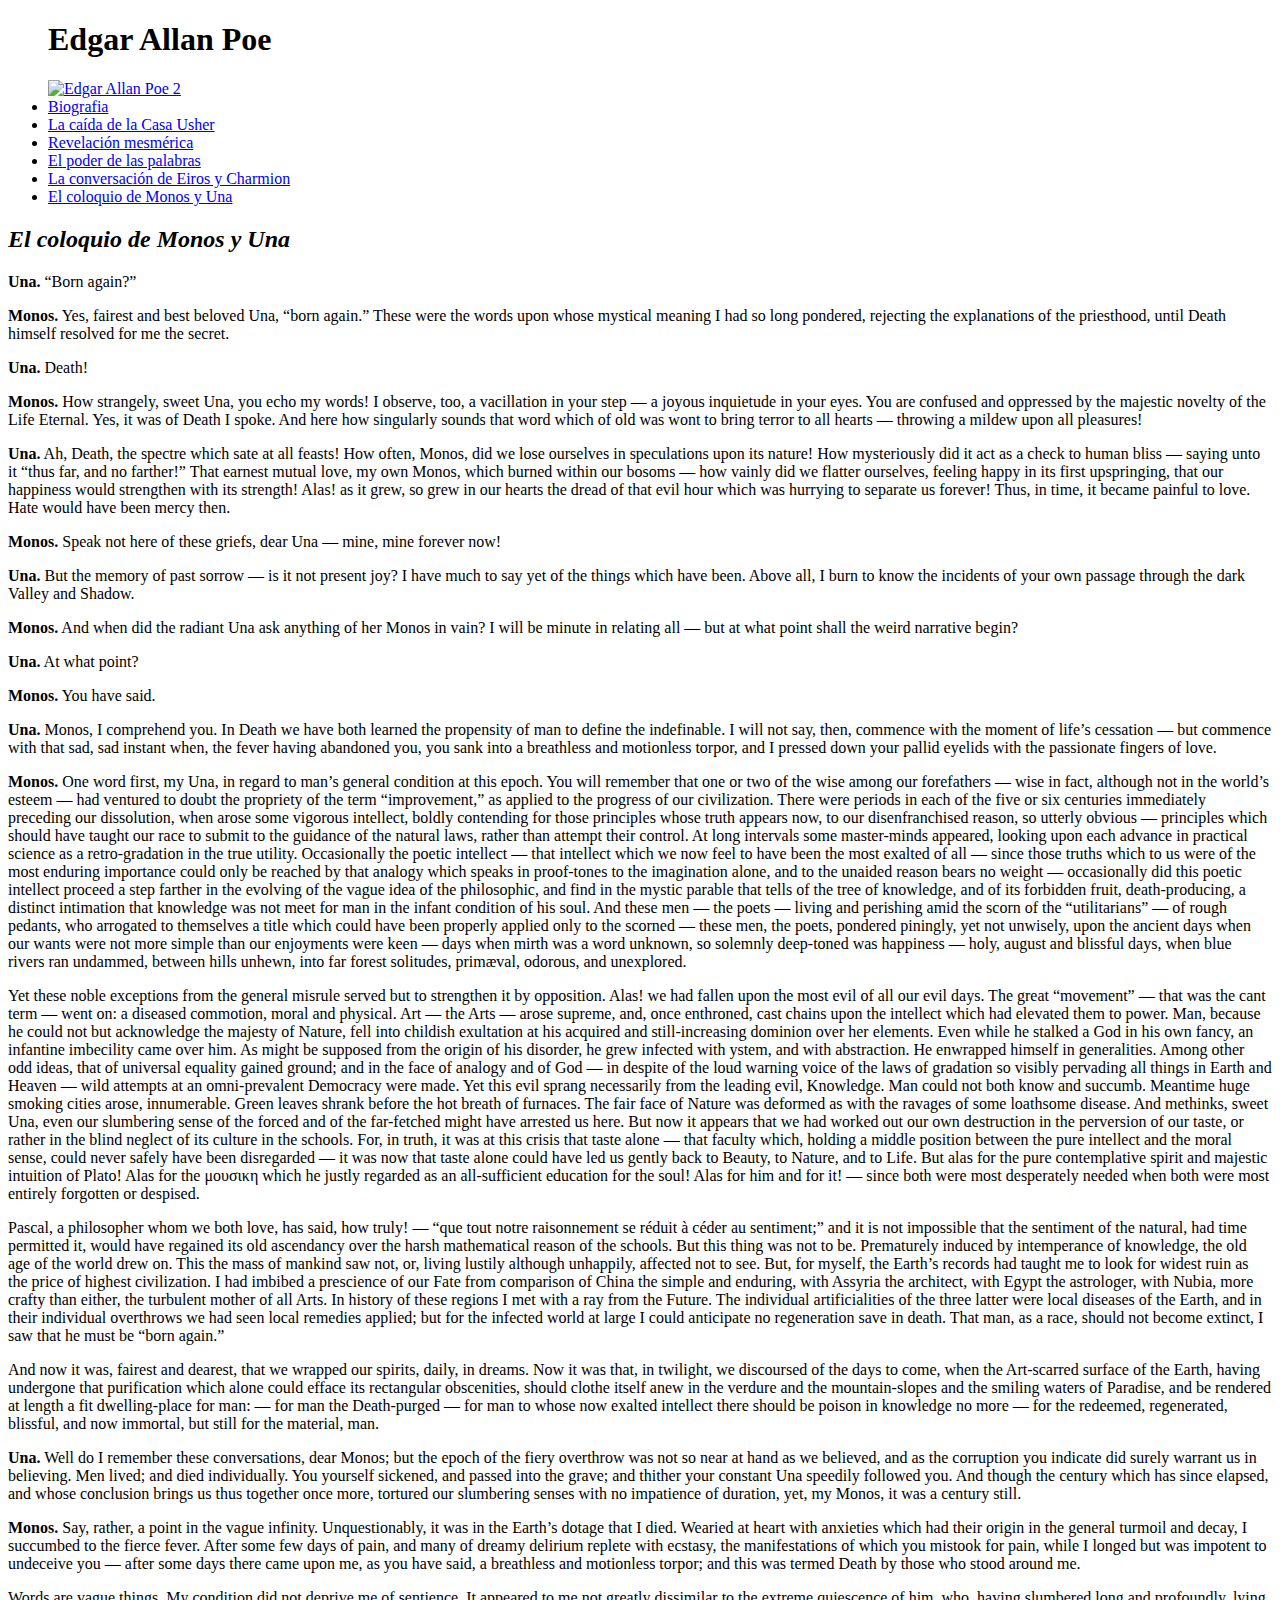
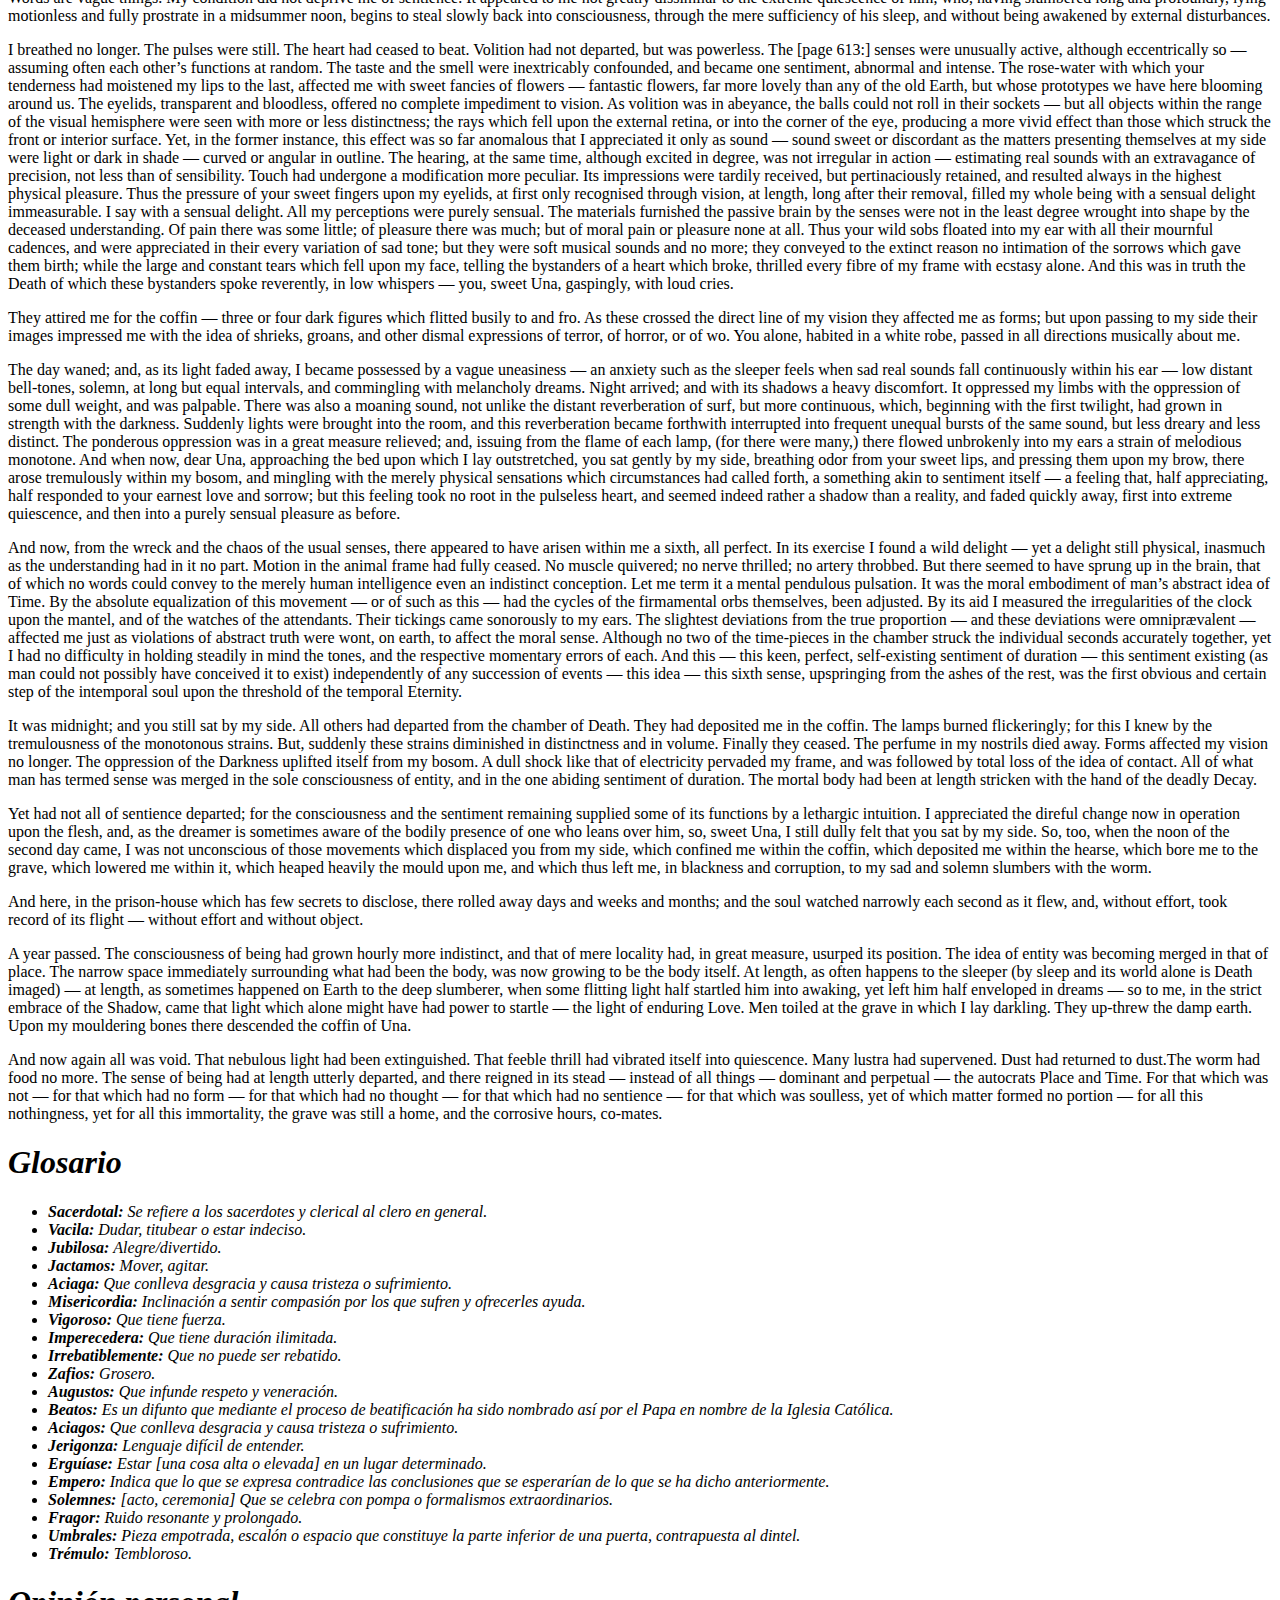
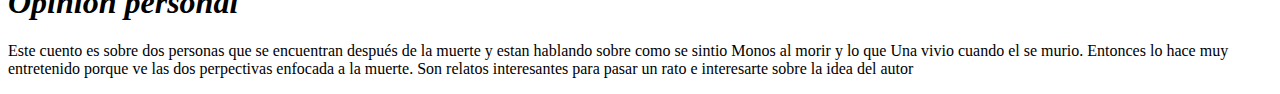
==== ElColoquioDeMonosyUna.html @ d052cd5f "Primer Sitio Web" ====
<!DOCTYPE html>
<html>

<head>

<meta charset="utf-8" />
<title>El coloquio de Monos y Una</title>


<link rel="icon" href="favicon.ico" type="image/x-icon" />
<link rel="stylesheet" href="CSS/normalize.css" type="text/css" />
<link rel="stylesheet" href="CSS/personalizacion.css" type="text/css" />


</head>
<body>
    <ul class="menu">
        <span class="titulo"><h1> Edgar Allan Poe</h1></span> 

        <a title="By Edwin H. Manchester [Public domain], via Wikimedia Commons" 
     href="https://commons.wikimedia.org/wiki/File:Edgar_Allan_Poe_2.jpg">
     <img class="imagenMenu"  alt="Edgar Allan Poe 2" 
     src="https://upload.wikimedia.org/wikipedia/commons/thumb/2/27/Edgar_Allan_Poe_2.jpg/256px-Edgar_Allan_Poe_2.jpg">
     </a>

     <li class="submenu"><a href="./index.html">Biografia</a></li>
     <li class="submenu"><a href="./LaCaidaDeLaCasaUsher.html">La caída de la Casa Usher</a></li>
     <li class="submenu"><a href="./RevelacionMesmerica.html">Revelación mesmérica</a></li>
     <li class="submenu"><a href="./ElPoderDeLasPalabras.html">El poder de las palabras</a></li>
     <li class="submenu"><a href="./LaConversacionDeEirosyCharmion.html">La conversación de Eiros y Charmion</a></li>
     <li class="submenu"><a class="active" href="#">El coloquio de Monos y Una</a></li>
    </ul>



     <div class="contenedor">

        <h2><em>El coloquio de Monos y Una</em></h2>
        
        <p>
                <strong>Una.</strong> “Born again?”
        </p>
        <p>
                <strong>Monos.</strong> Yes, fairest and best beloved Una, “born again.” These were the words upon whose 
            mystical meaning I had so long pondered, rejecting the explanations of the priesthood, 
            until Death himself resolved for me the secret.
        </p>
        <p>
                <strong>Una.</strong> Death!
        </p>
        <p>
                <strong>Monos.</strong> How strangely, sweet Una, you echo my words! I observe, too, a vacillation in your 
            step — a joyous inquietude in your eyes. You are confused and oppressed by the majestic 
            novelty of the Life Eternal. Yes, it was of Death I spoke. And here how singularly sounds 
            that word which of old was wont to bring terror to all hearts — throwing a mildew upon 
            all pleasures!
        </p>
        <p>
                <strong>Una.</strong> Ah, Death, the spectre which sate at all feasts! How often, Monos, did we lose 
            ourselves in speculations upon its nature! How mysteriously did it act as a check 
            to human bliss — saying unto it “thus far, and no farther!” That earnest mutual love, 
            my own Monos, which burned within our bosoms — how vainly did we flatter ourselves, 
            feeling happy in its first upspringing, that our happiness would strengthen with its 
            strength! Alas! as it grew, so grew in our hearts the dread of that evil hour which 
            was hurrying to separate us forever! Thus, in time, it became painful to love. Hate 
            would have been mercy then.
        </p>
        <p>
                <strong>Monos.</strong> Speak not here of these griefs, dear Una — mine, mine forever now!
        </p>
        <p>
                <strong>Una.</strong> But the memory of past sorrow — is it not present joy? I have much to say yet of 
            the things which have been. Above all, I burn to know the incidents of your own passage 
            through the dark Valley and Shadow.
        </p>
        <p>
                <strong>Monos.</strong> And when did the radiant Una ask anything of her Monos in vain? I will be minute 
            in relating all — but at what point shall the weird narrative begin?
        </p>
        <p>
                <strong>Una.</strong> At what point?
        </p>
        <p>
                <strong>Monos.</strong> You have said.
        </p>
        <p>
                <strong>Una.</strong> Monos, I comprehend you. In Death we have both learned the propensity of man to 
            define the indefinable. I will not say, then, commence with the moment of life’s cessation — 
            but commence with that sad, sad instant when, the fever having abandoned you, you sank 
            into a breathless and motionless torpor, and I pressed down your pallid eyelids with the 
            passionate fingers of love.
        </p>
        <p>
                <strong>Monos.</strong> One word first, my Una, in regard to man’s general condition at this epoch. You 
            will remember that one or two of the wise among our forefathers — wise in fact, although 
            not in the world’s esteem — had ventured to doubt the propriety of the term “improvement,” 
            as applied to the progress of our civilization. There were periods in each of the five or 
            six centuries immediately preceding our dissolution, when arose some vigorous intellect, 
            boldly contending for those principles whose truth appears now, to our disenfranchised 
            reason, so utterly obvious — principles which should have taught our race to submit to 
            the guidance of the natural laws, rather than attempt their control. At long intervals 
            some master-minds appeared, looking upon each advance in practical science as a 
            retro-gradation in the true utility. Occasionally the poetic intellect — that 
            intellect which we now feel to have been the most exalted of all — since those 
            truths which to us were of the most enduring importance could only be reached by 
            that analogy which speaks in proof-tones to the imagination alone, and to the unaided 
            reason bears no weight — occasionally did this poetic intellect proceed a step farther 
            in the evolving of the vague idea of the philosophic, and find in the mystic parable 
            that tells of the tree of knowledge, and of its forbidden fruit, death-producing, a 
            distinct intimation that knowledge was not meet for man in the infant condition of his 
            soul. And these men — the poets — living and perishing amid the scorn of the “utilitarians” 
            —  of rough pedants, who arrogated to themselves a title which could have been properly 
            applied only to the scorned — these men, the poets, pondered piningly, yet not unwisely, 
            upon the ancient days when our wants were not more simple than our enjoyments were keen — 
            days when mirth was a word unknown, so solemnly deep-toned  was happiness — holy, august 
            and blissful days, when blue rivers ran undammed, between hills unhewn, into far forest 
            solitudes, primæval, odorous, and unexplored.
        </p>
        <p>
            Yet these noble exceptions from the general misrule served but to strengthen it by 
            opposition. Alas! we had fallen upon the most evil of all our evil days. The great 
            “movement” — that was the cant term — went on: a diseased commotion, moral and physical. 
            Art — the Arts — arose supreme, and, once enthroned, cast chains upon the intellect which 
            had elevated them to power. Man, because he could not but acknowledge the majesty of Nature, 
            fell into childish exultation at his acquired and still-increasing dominion over her 
            elements. Even while he stalked a God in his own fancy, an infantine imbecility came 
            over him. As might be supposed from the origin of his disorder, he grew infected with 
            ystem, and with abstraction. He enwrapped himself in generalities. Among other odd 
            ideas, that of universal equality gained ground; and in the face of analogy and of 
            God — in despite of the loud warning voice of the laws of gradation so visibly 
            pervading all things in Earth and Heaven — wild attempts at an omni-prevalent 
            Democracy were made. Yet this evil sprang necessarily from the leading evil, 
            Knowledge. Man could not both know and succumb. Meantime huge smoking cities arose, 
            innumerable. Green leaves shrank before the hot breath of furnaces. The fair face of 
            Nature was deformed as with the ravages of some loathsome disease. And methinks, sweet 
            Una, even our slumbering sense of the forced and of the far-fetched might have arrested 
            us here. But now it appears that we had worked out our own destruction in the perversion 
            of our taste, or rather in the blind neglect of its culture in the schools. For, in truth, 
            it was at this crisis that taste alone — that faculty which, holding a middle position 
            between the pure intellect and the moral sense, could never safely have been disregarded — 
            it was now that taste alone could have led us gently back to Beauty, to Nature, and to Life. 
            But alas for the pure contemplative spirit and majestic intuition of Plato! Alas for the 
            μουσικη which he justly regarded as an all-sufficient education for the soul! Alas for 
            him and for it! — since both were most desperately needed when both were most entirely 
            forgotten or despised.
        </p>
        <p>
            Pascal, a philosopher whom we both love, has said, how truly! — “que tout notre 
            raisonnement se réduit à céder au sentiment;” and it is not impossible that the 
            sentiment of the natural, had time permitted it, would have regained its old ascendancy 
            over the harsh mathematical reason of the schools. But this thing was not to be. 
            Prematurely induced by intemperance of knowledge, the old age of the world drew on. 
            This the mass of mankind saw not, or, living lustily although unhappily, affected 
            not to see. But, for myself, the Earth’s records had taught me to look for widest 
            ruin as the price of highest civilization. I had imbibed a prescience of our Fate 
            from comparison of China the simple and enduring, with Assyria the architect, with 
            Egypt the astrologer, with Nubia, more crafty than either, the turbulent mother of 
            all Arts. In history of these regions I met with a ray from the Future. The individual 
            artificialities of the three latter were local diseases of the Earth, and in their 
            individual overthrows we had seen local remedies applied; but for the infected world 
            at large I could anticipate no regeneration save in death. That man, as a race, should 
            not become extinct, I saw that he must be “born again.”
        </p>
        <p>
            And now it was, fairest and dearest, that we wrapped our spirits, daily, in dreams. 
            Now it was that, in twilight, we discoursed of the days to come, when the Art-scarred 
            surface of the Earth,  having undergone that purification which alone could efface its 
            rectangular obscenities, should clothe itself anew in the verdure and the mountain-slopes 
            and the smiling waters of Paradise, and be rendered at length a fit dwelling-place for 
            man: — for man the Death-purged — for man to whose now exalted intellect there should 
            be poison in knowledge no more — for the redeemed, regenerated, blissful, and now 
            immortal, but still for the material, man.
        </p>
        <p>
                <strong>Una.</strong> Well do I remember these conversations, dear Monos; but the epoch of the fiery 
            overthrow was not so near at hand as we believed, and as the corruption you indicate 
            did surely warrant us in believing. Men lived; and died individually. You yourself 
            sickened, and passed into the grave; and thither your constant Una speedily followed 
            you. And though the century which has since elapsed, and whose conclusion brings us 
            thus together once more, tortured our slumbering senses with no impatience of duration, 
            yet, my Monos, it was a century still.
        </p>
        <p>
                <strong>Monos.</strong> Say, rather, a point in the vague infinity. Unquestionably, it was in the Earth’s 
            dotage that I died. Wearied at heart with anxieties which had their origin in the general 
            turmoil and decay, I succumbed to the fierce fever. After some few days of pain, and many 
            of dreamy delirium replete with ecstasy, the manifestations of which you mistook for pain, 
            while I longed but was impotent to undeceive you — after some days there came upon me, as 
            you have said, a breathless and motionless torpor; and this was termed Death by those who 
            stood around me.
        </p>
        <p>
            Words are vague things. My condition did not deprive me of sentience. It appeared to me not 
            greatly dissimilar to the extreme quiescence of him, who, having slumbered long and 
            profoundly, lying motionless and fully prostrate in a midsummer noon, begins to steal 
            slowly back into consciousness, through the mere sufficiency of his sleep, and without 
            being awakened by external disturbances.
        </p>
        <p>
            I breathed no longer. The pulses were still. The heart had ceased to beat. Volition had 
            not departed, but was powerless. The [page 613:] senses were unusually active, although 
            eccentrically so — assuming often each other’s functions at random. The taste and the 
            smell were inextricably confounded, and became one sentiment, abnormal and intense. 
            The rose-water with which your tenderness had moistened my lips to the last, affected 
            me with sweet fancies of flowers — fantastic flowers, far more lovely than any of the 
            old Earth, but whose prototypes we have here blooming around us. The eyelids, transparent 
            and bloodless, offered no complete impediment to vision. As volition was in abeyance, the 
            balls could not roll in their sockets — but all objects within the range of the visual 
            hemisphere were seen with more or less distinctness; the rays which fell upon the 
            external retina, or into the corner of the eye, producing a more vivid effect than 
            those which struck the front or interior surface. Yet, in the former instance, this 
            effect was so far anomalous that I appreciated it only as sound — sound sweet or 
            discordant as the matters presenting themselves at my side were light or dark in 
            shade — curved or angular in outline. The hearing, at the same time, although excited 
            in degree, was not irregular in action — estimating real sounds with an extravagance 
            of precision, not less than of sensibility. Touch had undergone a modification more 
            peculiar. Its impressions were tardily received, but pertinaciously retained, and 
            resulted always in the highest physical pleasure. Thus the pressure of your sweet fingers 
            upon my eyelids, at first only recognised through vision, at length, long after their 
            removal, filled my whole being with a sensual delight immeasurable. I say with a sensual 
            delight. All my perceptions were purely sensual. The materials furnished the passive brain 
            by the senses were not in the least degree wrought into shape by the deceased understanding. 
            Of pain there was some little; of pleasure there was much; but of moral pain or pleasure 
            none at all. Thus your wild sobs floated into my ear with all their mournful cadences, 
            and were appreciated in their every variation of sad tone; but they were soft musical 
            sounds and no more; they conveyed to the extinct reason no intimation of the sorrows 
            which gave them birth; while the large and constant tears which fell upon my face, 
            telling the bystanders of a heart which broke, thrilled every fibre of my frame with 
            ecstasy alone. And this was in truth the Death of which these bystanders spoke 
            reverently, in low whispers — you, sweet Una, gaspingly, with loud cries.
        </p>
        <p>
            They attired me for the coffin — three or four dark figures which flitted busily to and fro. 
            As these crossed the direct line of my vision they affected me as forms; but upon passing 
            to my side their images impressed me with the idea of shrieks, groans, and other dismal 
            expressions of terror, of horror, or of wo. You alone, habited in a white robe, passed 
            in all directions musically about me.
        </p>
        <p>
            The day waned; and, as its light faded away, I became possessed by a vague uneasiness — 
            an anxiety such as the sleeper feels when sad real sounds fall continuously within his 
            ear — low distant bell-tones, solemn, at long but equal intervals, and commingling with 
            melancholy dreams. Night arrived; and with its shadows a heavy discomfort. It oppressed 
            my limbs with the oppression of some dull weight, and was palpable. There was also a 
            moaning sound, not unlike the distant reverberation of surf, but more continuous, which, 
            beginning with the first twilight, had grown in strength with the darkness. Suddenly lights 
            were brought into the room, and this reverberation became forthwith interrupted into frequent 
            unequal bursts of the same sound, but less dreary and less distinct. The ponderous 
            oppression was in a great measure relieved; and, issuing from the flame of each lamp, 
            (for there were many,) there flowed unbrokenly into my ears a strain of melodious monotone. 
            And when now, dear Una, approaching the bed upon which I lay outstretched, you sat gently 
            by my side, breathing odor from your sweet lips, and pressing them upon my brow, there 
            arose tremulously within my bosom, and mingling with the merely physical sensations which 
            circumstances had called forth, a something akin to sentiment itself — a feeling that, half 
            appreciating, half responded to your earnest love and sorrow; but this feeling took no root 
            in the pulseless heart, and seemed indeed rather a shadow than a reality, and faded quickly 
            away, first into extreme quiescence, and then into a purely sensual pleasure as before.
        </p>
        <p>
            And now, from the wreck and the chaos of the usual senses, there appeared to have arisen 
            within me a sixth, all perfect. In its exercise I found a wild delight — yet a delight 
            still physical, inasmuch as the understanding had in it no part. Motion in the animal 
            frame had fully ceased. No muscle quivered; no nerve thrilled; no artery throbbed. But 
            there seemed to have sprung up in the brain, that of which no words could convey to the 
            merely human intelligence even an indistinct conception. Let me term it a mental 
            pendulous pulsation. It was the moral embodiment of man’s abstract idea of Time. By 
            the absolute equalization of this movement — or of such as this — had the cycles of 
            the firmamental orbs themselves, been adjusted. By its aid I measured the irregularities 
            of the clock upon the mantel, and of the watches of the attendants. Their tickings came 
            sonorously to my ears. The slightest deviations from the true proportion — and these 
            deviations were omniprævalent — affected me just as violations of abstract truth were 
            wont, on earth, to affect the moral sense. Although no two of the time-pieces in the 
            chamber struck the individual seconds accurately together, yet I had no difficulty in 
            holding steadily in mind the tones, and the respective momentary errors of each. And 
            this — this keen, perfect, self-existing sentiment of duration — this sentiment existing 
            (as man could not possibly have conceived it to exist) independently of any succession of 
            events — this idea — this sixth sense, upspringing from the ashes of the rest, was the 
            first obvious and certain step of the intemporal soul upon the threshold of the temporal 
            Eternity.
        </p>
        <p>
            It was midnight; and you still sat by my side. All others had departed from the chamber 
            of Death. They had deposited me in the coffin. The lamps burned flickeringly; for this 
            I knew by the tremulousness of the monotonous strains. But, suddenly these strains 
            diminished in distinctness and in volume. Finally they ceased. The perfume in my nostrils 
            died away. Forms affected my vision no longer. The oppression of the Darkness uplifted 
            itself from my bosom. A dull shock like that of electricity pervaded my frame, and was 
            followed by total loss of the idea of contact. All of what man has termed sense was 
            merged in the sole consciousness of entity, and in the one abiding sentiment of duration. 
            The mortal body had been at length stricken with the hand of the deadly Decay.
        </p>
        <p>
            Yet had not all of sentience departed; for the consciousness and the sentiment remaining 
            supplied some of its functions by a lethargic intuition. I appreciated the direful change 
            now in operation upon the flesh, and, as the dreamer is sometimes aware of the bodily 
            presence of one who leans over him, so, sweet Una, I still dully felt that you sat by my 
            side. So, too, when the noon of the second day came, I was not unconscious of those 
            movements which displaced you from my side, which confined me within the coffin, 
            which deposited me within the hearse, which bore me to the grave, which lowered me 
            within it, which heaped heavily the mould upon me, and which thus left me, in blackness 
            and corruption, to my sad and solemn slumbers with the worm.
        </p>
        <p>
            And here, in the prison-house which has few secrets to disclose, there rolled away days 
            and weeks and months; and the soul watched narrowly each second as it flew, and, without 
            effort, took record of its flight — without effort and without object.
        </p>
        <p>
            A year passed. The consciousness of being had grown hourly more indistinct, and that of 
            mere locality had, in great measure, usurped its position. The idea of entity was becoming 
            merged in that of place. The narrow space immediately surrounding what had been the body, 
            was now growing to be the body itself. At length, as often happens to the sleeper (by sleep 
            and its world alone is Death imaged) — at length, as sometimes happened on Earth to the deep 
            slumberer, when some flitting light half startled him into awaking, yet left him half 
            enveloped in dreams — so to me, in the strict embrace of the Shadow, came that light 
            which alone might have had power to startle — the light of enduring Love. Men toiled 
            at the grave in which I lay darkling. They up-threw the damp earth. Upon my mouldering 
            bones there descended the coffin of Una.
        </p>
        <p>
            And now again all was void. That nebulous light had been extinguished. That feeble thrill 
            had vibrated itself into quiescence. Many lustra had supervened. Dust had returned to 
            dust.The worm had food no more. The sense of being had at length utterly departed, and 
            there reigned in its stead — instead of all things — dominant and perpetual — the 
            autocrats Place and Time. For that which was not — for that which had no form — for 
            that which had no thought — for that which had no sentience — for that which was 
            soulless, yet of which matter formed no portion — for all this nothingness, yet for 
            all this immortality, the grave was still a home, and the corrosive hours, co-mates.
        </p>
        
            <h1><em>Glosario</em></h1>

    <ul>
            <li ><i><strong>Sacerdotal: </strong>Se refiere a los sacerdotes y clerical al clero en general.</i></li>
            <li ><i><strong>Vacila: </strong>Dudar, titubear o estar indeciso.</i></li>
            <li ><i><strong>Jubilosa: </strong>Alegre/divertido.</i></li>
            <li ><i><strong>Jactamos: </strong>Mover, agitar.</i></li>
            <li ><i><strong>Aciaga: </strong>Que conlleva desgracia y causa tristeza o sufrimiento.</i></li>
            <li ><i><strong>Misericordia: </strong>Inclinación a sentir compasión por los que sufren y ofrecerles ayuda.</i></li>
            <li ><i><strong>Vigoroso: </strong>Que tiene fuerza.</i></li>
            <li ><i><strong>Imperecedera: </strong>Que tiene duración ilimitada.</i></li>
            <li ><i><strong>Irrebatiblemente: </strong>Que no puede ser rebatido.</i></li>
            <li ><i><strong>Zafios: </strong>Grosero.</i></li>
            <li ><i><strong>Augustos: </strong>Que infunde respeto y veneración.</i></li>
            <li ><i><strong>Beatos: </strong>Es un difunto que mediante el proceso de beatificación ha sido nombrado así por el Papa en nombre de la Iglesia Católica.</i></li>
            <li ><i><strong>Aciagos: </strong>Que conlleva desgracia y causa tristeza o sufrimiento.</i></li>
            <li ><i><strong>Jerigonza: </strong>Lenguaje difícil de entender.</i></li>
            <li ><i><strong>Erguíase: </strong>Estar [una cosa alta o elevada] en un lugar determinado.</i></li>
            <li><i><strong>Empero: </strong>Indica que lo que se expresa contradice las conclusiones que se esperarían de lo que se ha dicho anteriormente.</i></li>
            <li><i><strong>Solemnes: </strong>[acto, ceremonia] Que se celebra con pompa o formalismos extraordinarios.</i></li>
            <li><i><strong>Fragor: </strong>Ruido resonante y prolongado.</i></li>
            <li><i><strong>Umbrales: </strong>Pieza empotrada, escalón o espacio que constituye la parte inferior de una puerta, contrapuesta al dintel.</i></li>
            <li><i><strong>Trémulo: </strong>Tembloroso.</i></li>
        
    
    </ul>

    <h1><em>Opinión personal</em></h1>

    <p>
        Este cuento es sobre dos personas que se encuentran después de la muerte y estan hablando sobre como se sintio 
        Monos al morir y lo que Una vivio cuando el se murio. Entonces lo hace muy entretenido porque ve las dos perpectivas 
        enfocada a la muerte. Son relatos interesantes para pasar un rato e interesarte sobre la idea del autor

    </p>

    <div id="disqus_thread"></div>
 <script>
   (function() {
     var d = document, s = d.createElement('script');
     s.src = '//lopezrodriguezcarlosalberto-github-io.disqus.com/embed.js';
     s.setAttribute('data-timestamp', +new Date());
     (d.head || d.body).appendChild(s);
   })();
 </script>
 <noscript>
   Please enable JavaScript to view the
   <a href="https://disqus.com/?ref_noscript" rel="nofollow">comments powered by Disqus.</a>
 </noscript>

    </div>



</body>
</html>
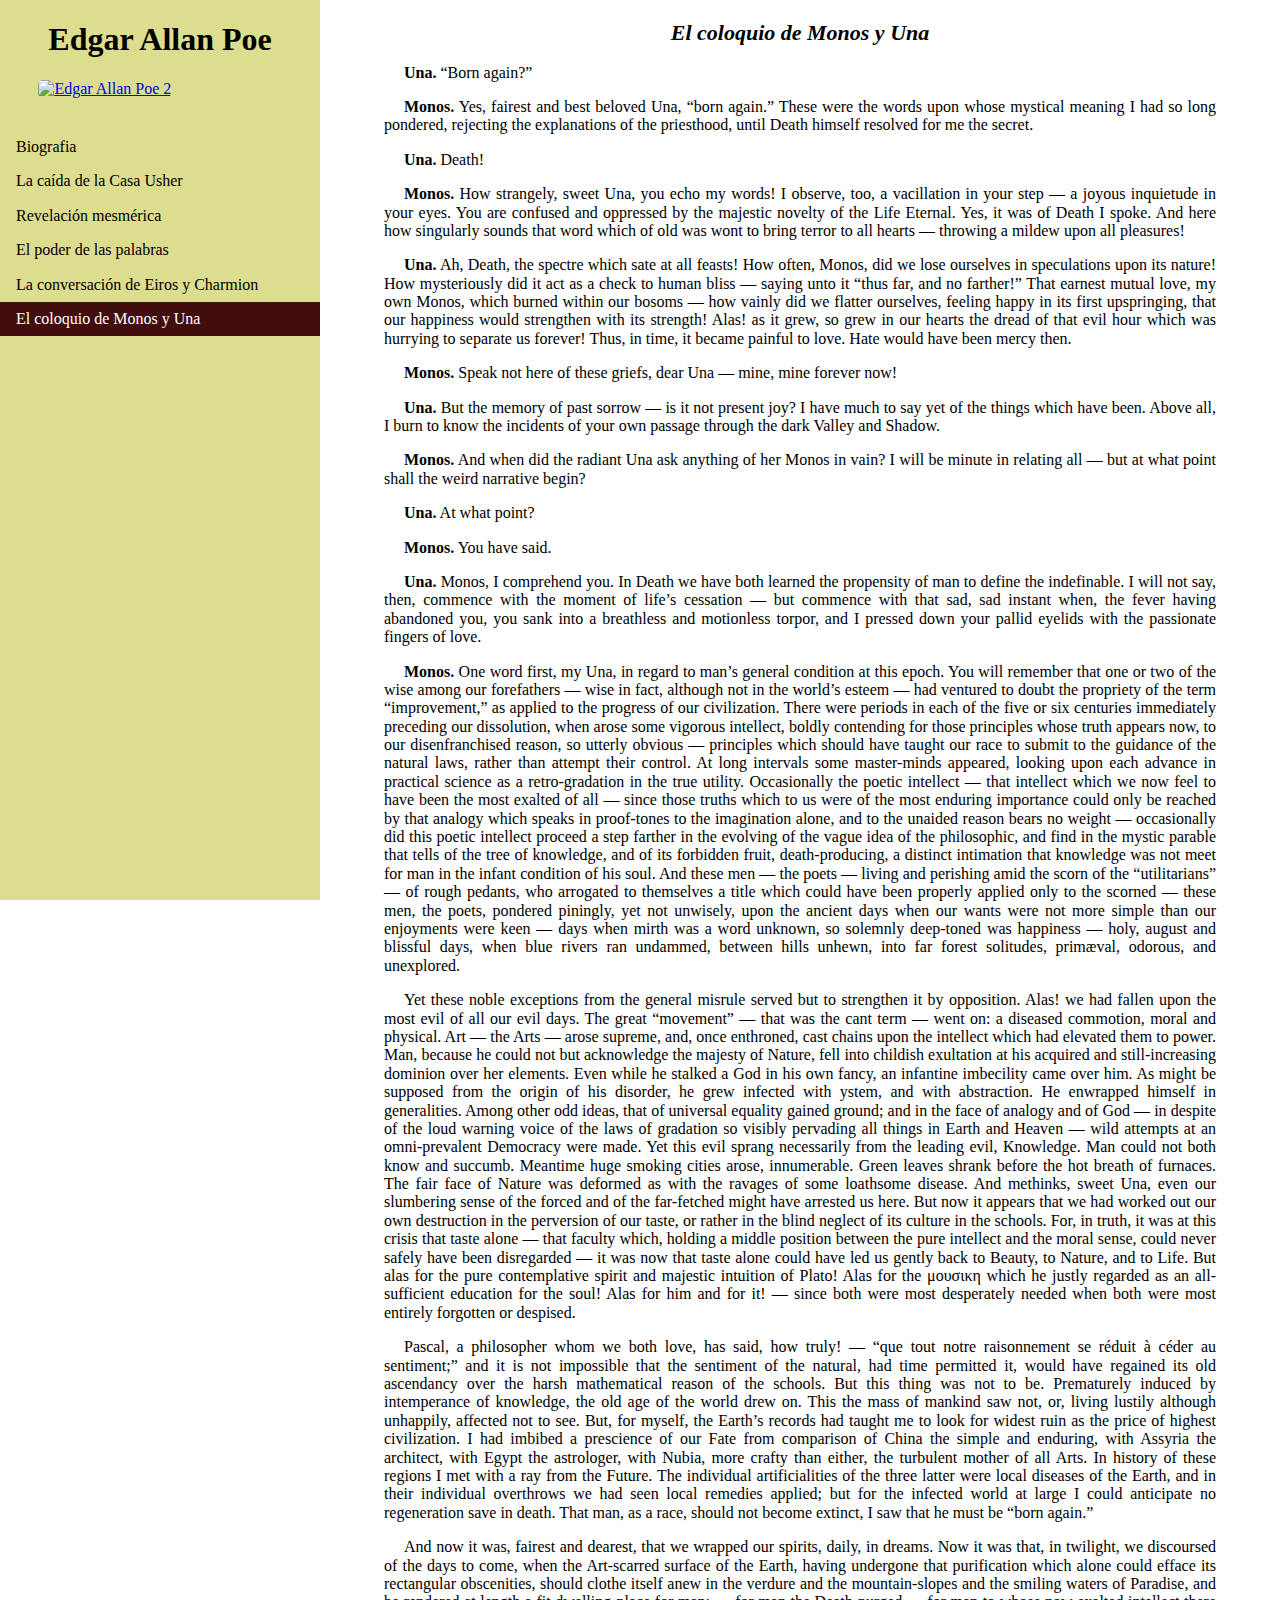
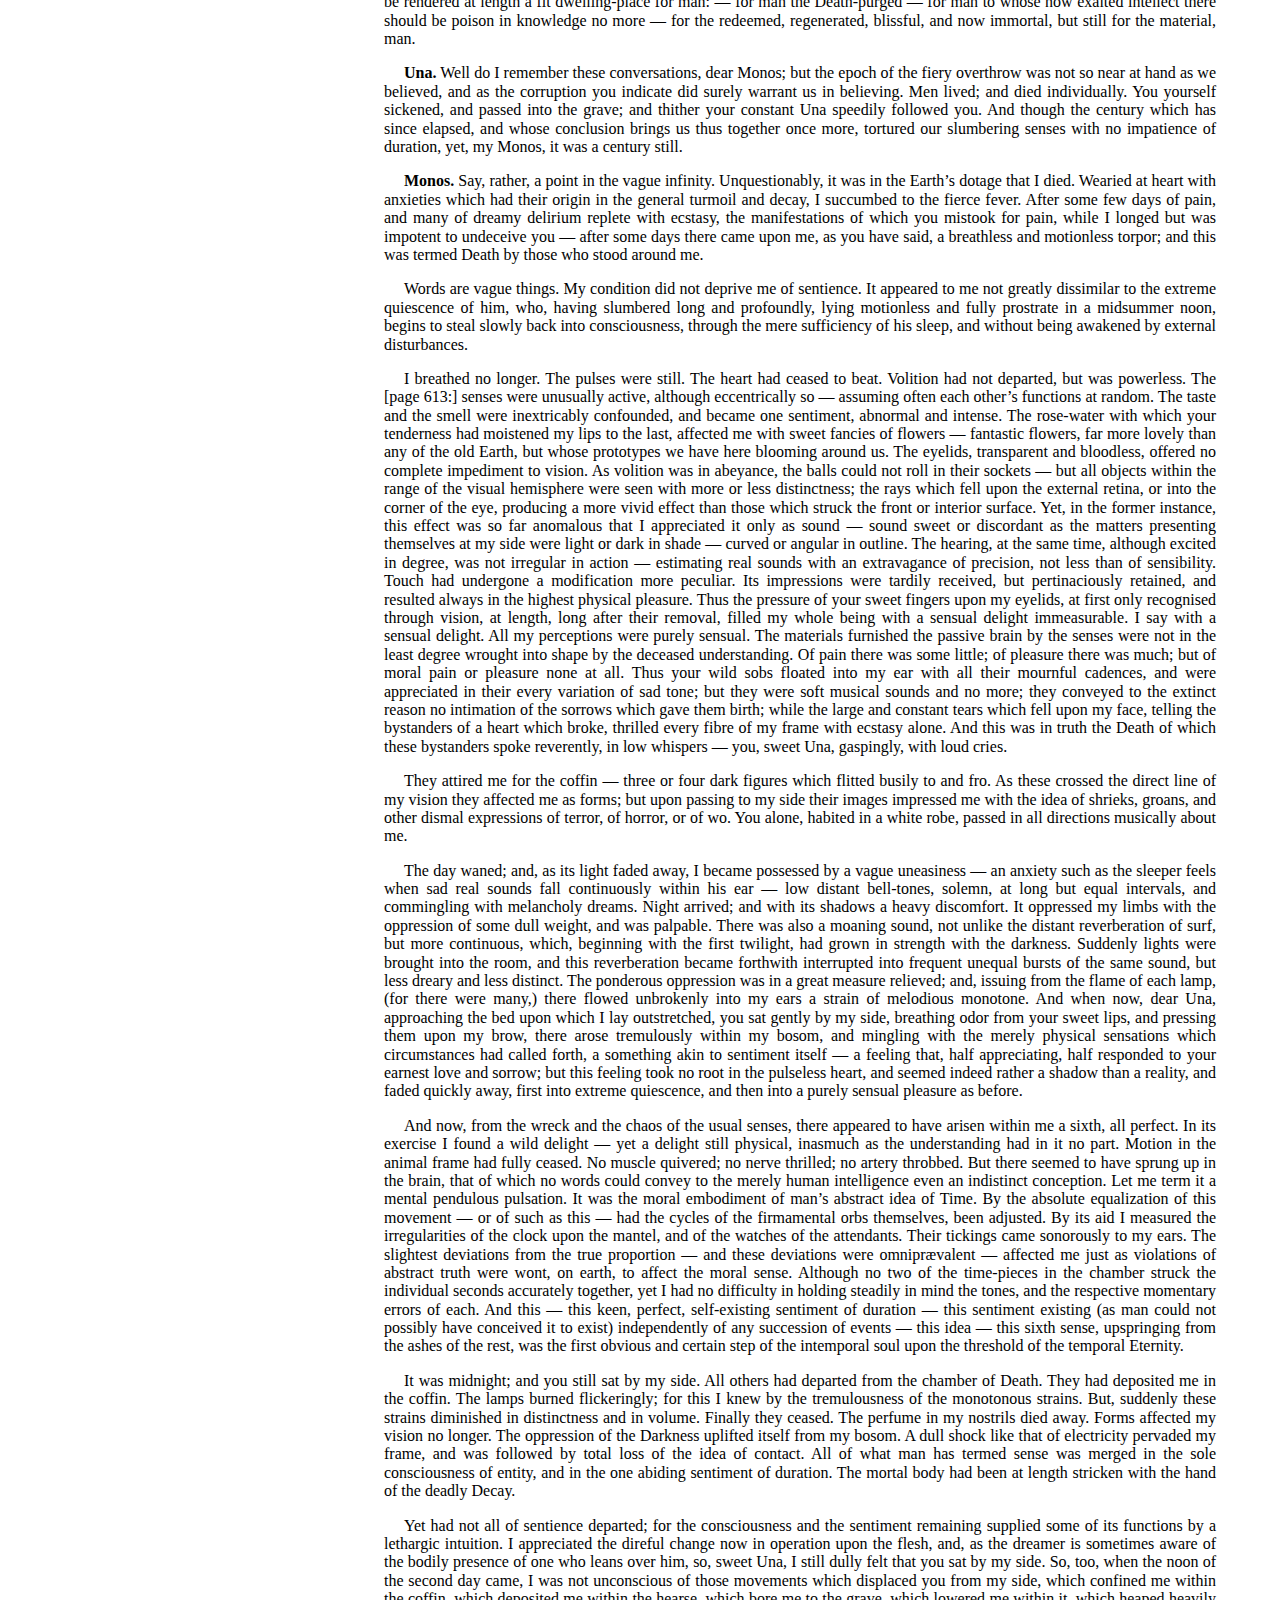
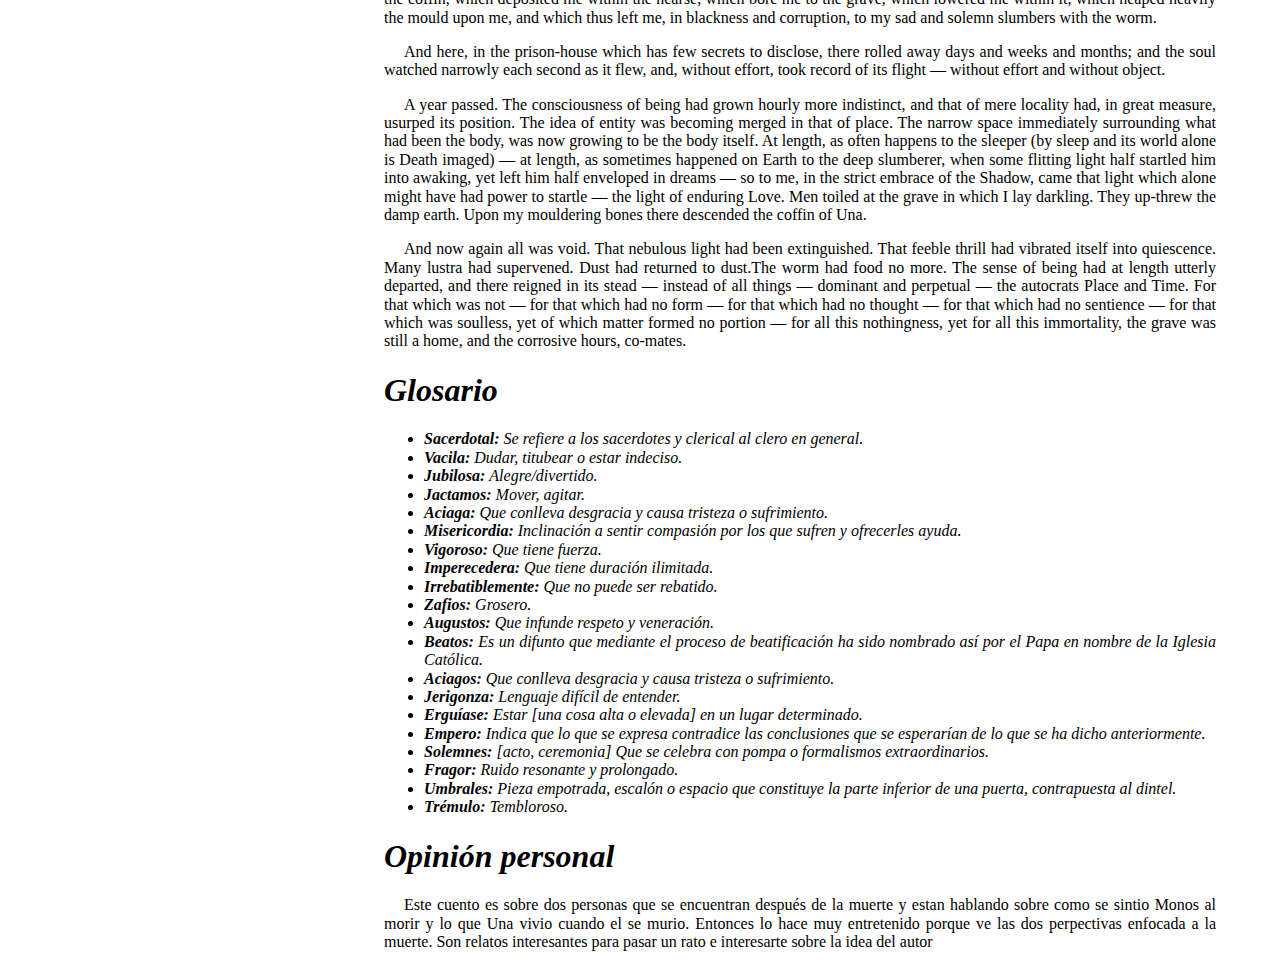
==== commit b1113a38: "Icono" ====
--- a/ElColoquioDeMonosyUna.html
+++ b/ElColoquioDeMonosyUna.html
@@ -7,7 +7,7 @@
 <title>El coloquio de Monos y Una</title>
 
 
-<link rel="icon" href="favicon.ico" type="image/x-icon" />
+<link rel="icon" href="Imagenes/batman.ico" type="image/ico">
 <link rel="stylesheet" href="CSS/normalize.css" type="text/css" />
 <link rel="stylesheet" href="CSS/personalizacion.css" type="text/css" />
 
--- a/CSS/personalizacion.css
+++ b/CSS/personalizacion.css
@@ -0,0 +1,68 @@
+h2{
+    margin-top: 0px;
+    font-size: 22px;
+    text-align: center;
+    padding-top: 20px; 
+}
+
+hr{
+    margin-top: 2px;
+   width: 70%;
+}
+
+p{
+    text-indent: 20px;
+}
+
+.imagenMenu{
+    margin-left: 12%;
+    margin-right: 40%;
+    margin-bottom: 10%;
+    border-radius: 5px;
+}
+
+.imagenpagina{
+    float: left;
+    margin: 10px;
+}
+
+
+.menu{
+    list-style-type: none;
+    margin: 0;
+    padding: 0;
+    width: 25%;
+    background-color: #dcdd8e;
+    position: fixed;
+    height: 100%;
+    overflow: auto;
+}
+
+.submenu a {
+    display: block;
+    color: #000;
+    padding: 8px 16px;
+    text-decoration: none;
+}
+
+.submenu a.active {
+    background-color: rgb(66, 13, 13);
+    color: white;
+}
+
+.submenu a:hover:not(.active) {
+    background-color: #555;
+    color: white;
+}
+
+.titulo{
+    text-align: center;
+
+}
+
+.contenedor{
+    
+    margin-left: 30%;
+    margin-right: 5%;
+    text-align: justify;
+}